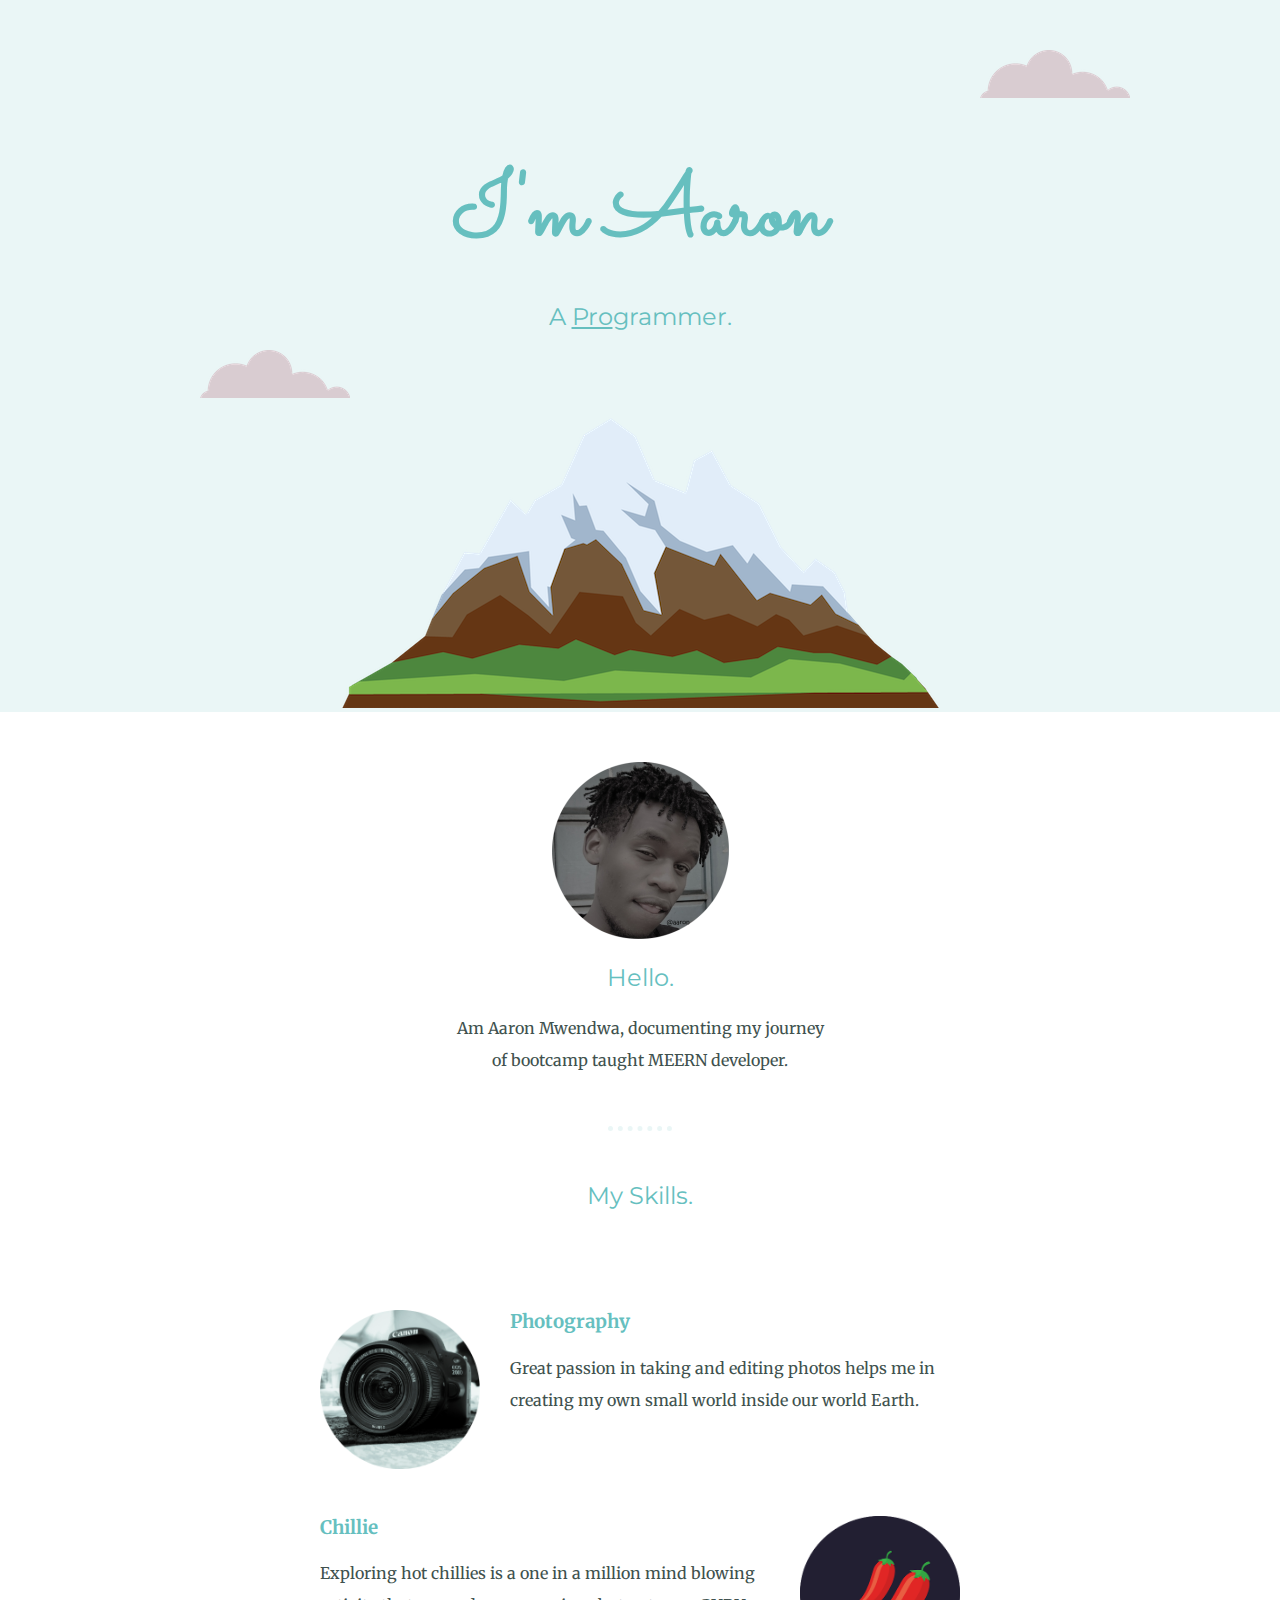
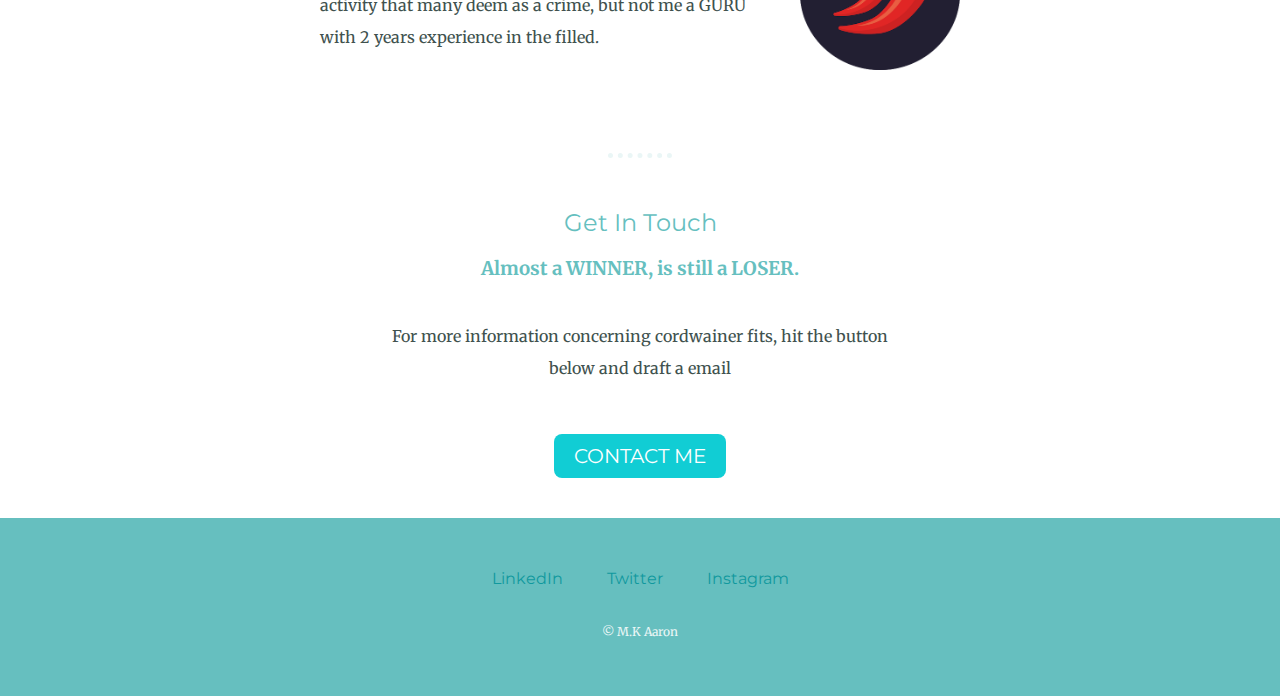
==== project_2/index.html @ 5c95b0e5 "Website create by HTML & CSS" ====
<!DOCTYPE html>
<html lang="en" dir="ltr">

<head>
  <meta charset="utf-8">
  <title>Aaron</title>

  <!-- <link rel="stylesheet" href="https://cdn.jsdelivr.net/npm/bootstrap@5.3.0-alpha1/dist/css/bootstrap.min.css"> -->
  <link rel="stylesheet" href="css/styles.css">
  <link rel="icon" href="images/icon.png">
  <link rel="preconnect" href="https://fonts.googleapis.com">
  <link rel="preconnect" href="https://fonts.gstatic.com" crossorigin>
  <link href="https://fonts.googleapis.com/css2?family=Merriweather&family=Montserrat&family=Sacramento&display=swap" rel="stylesheet">

</head>

<body>
  <!-- <nav class="navbar bg-body-tertiary">
    <div class="container-fluid">
      <a class="navbar-brand">Navbar</a>
      <form class="d-flex" role="search">
        <input class="form-control me-2" type="search" placeholder="Search" aria-label="Search">
        <button class="btn btn-outline-success" type="submit">Search</button>
      </form>
    </div>
  </nav> -->
  <div class="top-container">
    <img class="top-cloud" src="images/cloud.png" alt="cloud.img">
    <h1>I'm Aaron</h1>
    <h2>A <span class="pro">Pro</span>grammer.</h2>
    <img class="bottom-cloud" src="images/cloud.png" alt="cloud.img">
    <img src="images/mountain.png" alt="mountain.img">
  </div>
  <div class="middle-container">
    <div class="profile">
      <img src="images/aaron.png" alt="aaron's img">
      <h2>Hello.</h2>
      <p>Am Aaron Mwendwa, documenting my journey of bootcamp taught MEERN developer.</p>
    </div>
    <hr>
    <div class="skills">
      <h2>My Skills.</h2>
      <div class="skill-row">
        <img class="camera-image" src="images/camera.png" alt="camera's img">
        <h3>Photography</h3>
        <p>Great passion in taking and editing photos helps me in creating my own small world inside our world Earth.</p>
      </div>
      <div class="skill-row">
        <img class="chillie-image" src="images/chillies.png" alt="chillies img">
        <h3>Chillie</h3>
        <p>Exploring hot chillies is a one in a million mind blowing activity that many deem as a crime, but not me a GURU with 2 years experience in the filled.</p>
      </div>
    </div>
    <hr>
    <div class="contact-me">
      <h2>Get In Touch</h2>
      <h3>Almost a WINNER, is still a LOSER.</h3>
      <p class="contact-message">For more information concerning cordwainer fits, hit the button below and draft a email</p>
      <a class="btn" href="mailto:name@email.com">CONTACT ME</a>
    </div>
  </div>


  <div class="bottom-container">
    <a class="footer-link" href="https://www.linkedin.com/">LinkedIn</a>
    <a class="footer-link" href="https://twitter.com/">Twitter</a>
    <a class="footer-link" href="https://www.instagram.com/">Instagram</a>
    <p class="copyright">© M.K Aaron</p>
  </div>
---- project_2/css/styles.css ----
body{
  color: #40514E;
  text-align: center;
  font-family: 'Merriweather', serif;
  margin: 0;
}

p{
    line-height: 2;
}

h1{
  font-size: 562.5%;
  font-family: 'Sacramento', cursive;
  color: #66BFBF;
  margin: 50px auto 0;
}

h2{
  color: #66BFBF;
  font-family: 'Montserrat', sans-serif;
  font-weight: normal;
  margin-top: 20px;
}

h3{
  color: #66BFBF;
}

hr{
  color: #EAF6F6;
  border-style: none;
  border-top-style: dotted;
  border-width: 5px;
  width: 5%;
  margin: 50px auto;
}

a{
  color: #11999E;
  text-decoration: none;
  font-family: 'Montserrat', sans-serif;
  margin: 10px 20px;
}

a:hover{
  color: #EAF6F6;
}

.pro{
  text-decoration: underline;
}

.top-cloud{
  position: absolute;
  right: 150px;
  top: 50px;
}

.bottom-cloud{
  position: absolute;
  top: 350px;
  left: 200px;
}

.top-container{
  position: relative;
  background-color: #EAF6F6;
  padding-top: 100px;
}

.profile{
  width: 30%;
  margin: 0 auto 30px;
}

.middle-container{
  margin: 50px auto;

}

.skill-row{
  width: 50%;
  margin: 100px auto;
  text-align: left;
}

.camera-image{
  width: 25%;
  float: left;
  margin-right: 30px;
}

.chillie-image{
  width: 25%;
  float: right;
  margin-left: 30px;
}

.contact-message{
  width: 40%;
  margin: 40px auto 60px;
}

.bottom-container{
  background-color: #66BFBF;
  padding: 50px 0 20px;
}


.btn {
  background: #11cdd4;
  background-image: -webkit-linear-gradient(top, #11cdd4, #1199e);
  background-image: -moz-linear-gradient(top, #11cdd4, #1199e);
  background-image: -ms-linear-gradient(top, #11cdd4, #1199e);
  background-image: -o-linear-gradient(top, #11cdd4, #1199e);
  background-image: linear-gradient(to bottom, #11cdd4, #1199e);
  -webkit-border-radius: 8;
  -moz-border-radius: 8;
  border-radius: 8px;
  font-family: 'Montserrat', sans-serif;
  color: #ffffff;
  font-size: 20px;
  padding: 10px 20px 10px 20px;
  text-decoration: none;
}

.btn:hover {
  background: #30e3cb;
  background-image: -webkit-linear-gradient(top, #30e3cb, #2bc480);
  background-image: -moz-linear-gradient(top, #30e3cb, #2bc480);
  background-image: -ms-linear-gradient(top, #30e3cb, #2bc480);
  background-image: -o-linear-gradient(top, #30e3cb, #2bc480);
  background-image: linear-gradient(to bottom, #30e3cb, #2bc480);
  text-decoration: none;
}

.copyright{
  color: #EAF6F6;
  font-size: 0.75rem;
  padding: 20px 0;
}
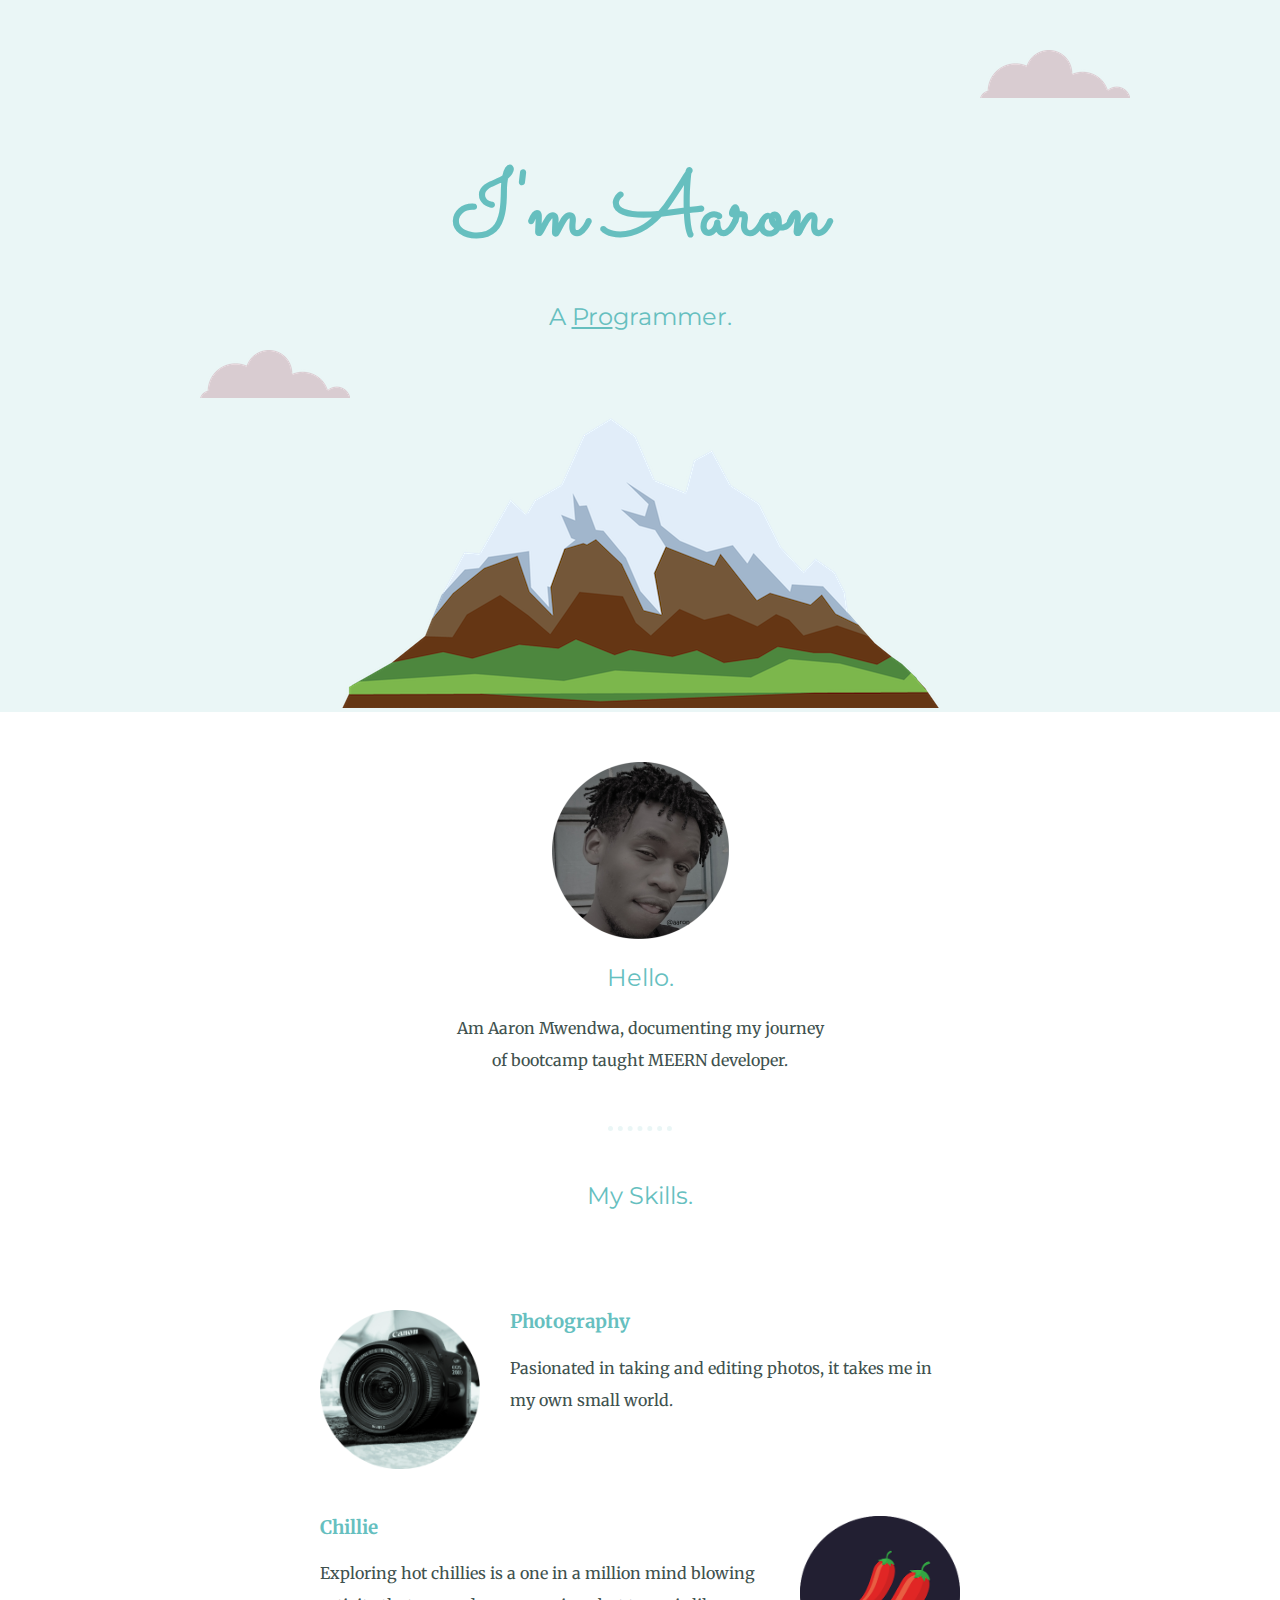
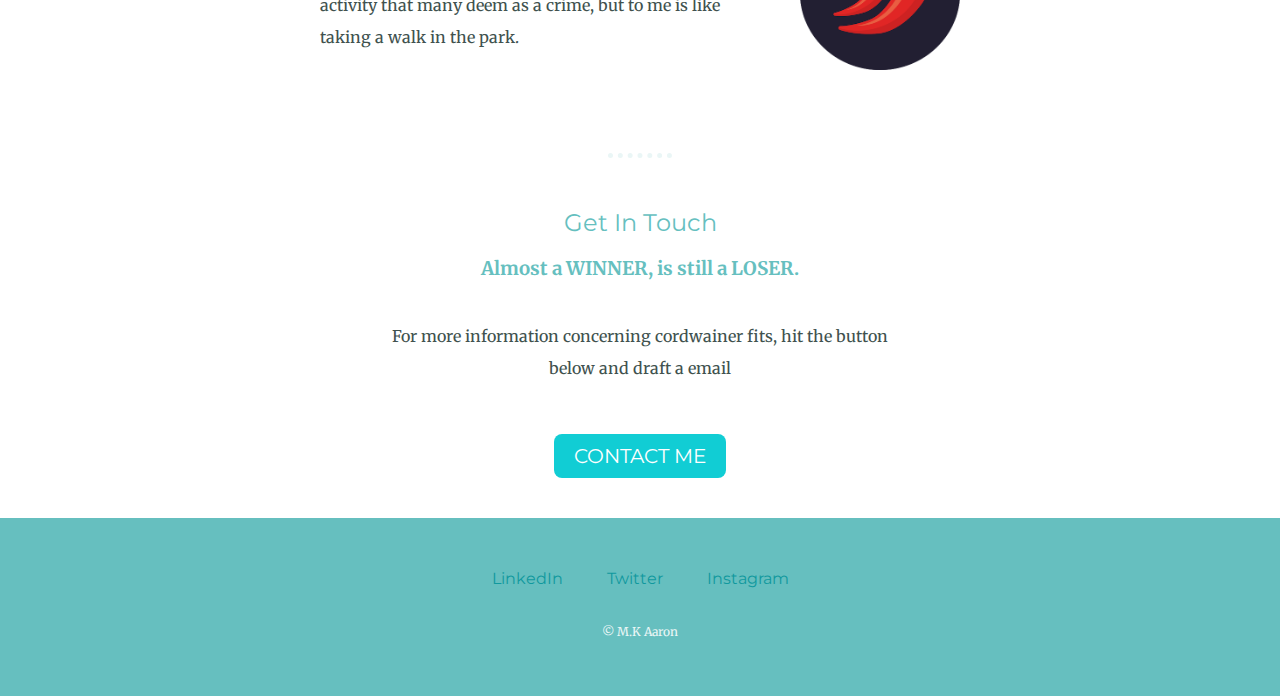
==== commit fd0a6fdd: "Contact links" ====
--- a/project_2/index.html
+++ b/project_2/index.html
@@ -43,12 +43,12 @@
       <div class="skill-row">
         <img class="camera-image" src="images/camera.png" alt="camera's img">
         <h3>Photography</h3>
-        <p>Great passion in taking and editing photos helps me in creating my own small world inside our world Earth.</p>
+        <p>Pasionated in taking and editing photos, it takes me in my own small world.</p>
       </div>
       <div class="skill-row">
         <img class="chillie-image" src="images/chillies.png" alt="chillies img">
         <h3>Chillie</h3>
-        <p>Exploring hot chillies is a one in a million mind blowing activity that many deem as a crime, but not me a GURU with 2 years experience in the filled.</p>
+        <p>Exploring hot chillies is a one in a million mind blowing activity that many deem as a crime, but to me is like taking a walk in the park.</p>
       </div>
     </div>
     <hr>
@@ -56,14 +56,14 @@
       <h2>Get In Touch</h2>
       <h3>Almost a WINNER, is still a LOSER.</h3>
       <p class="contact-message">For more information concerning cordwainer fits, hit the button below and draft a email</p>
-      <a class="btn" href="mailto:name@email.com">CONTACT ME</a>
+      <a class="btn" href="mailto:mwendwaaaaron254@email.com">CONTACT ME</a>
     </div>
   </div>
 
 
   <div class="bottom-container">
     <a class="footer-link" href="https://www.linkedin.com/">LinkedIn</a>
-    <a class="footer-link" href="https://twitter.com/">Twitter</a>
-    <a class="footer-link" href="https://www.instagram.com/">Instagram</a>
+    <a class="footer-link" href="twitter.com/ronigrep">Twitter</a>
+    <a class="footer-link" href="instagram.com/lissom_crunks">Instagram</a>
     <p class="copyright">© M.K Aaron</p>
   </div>
